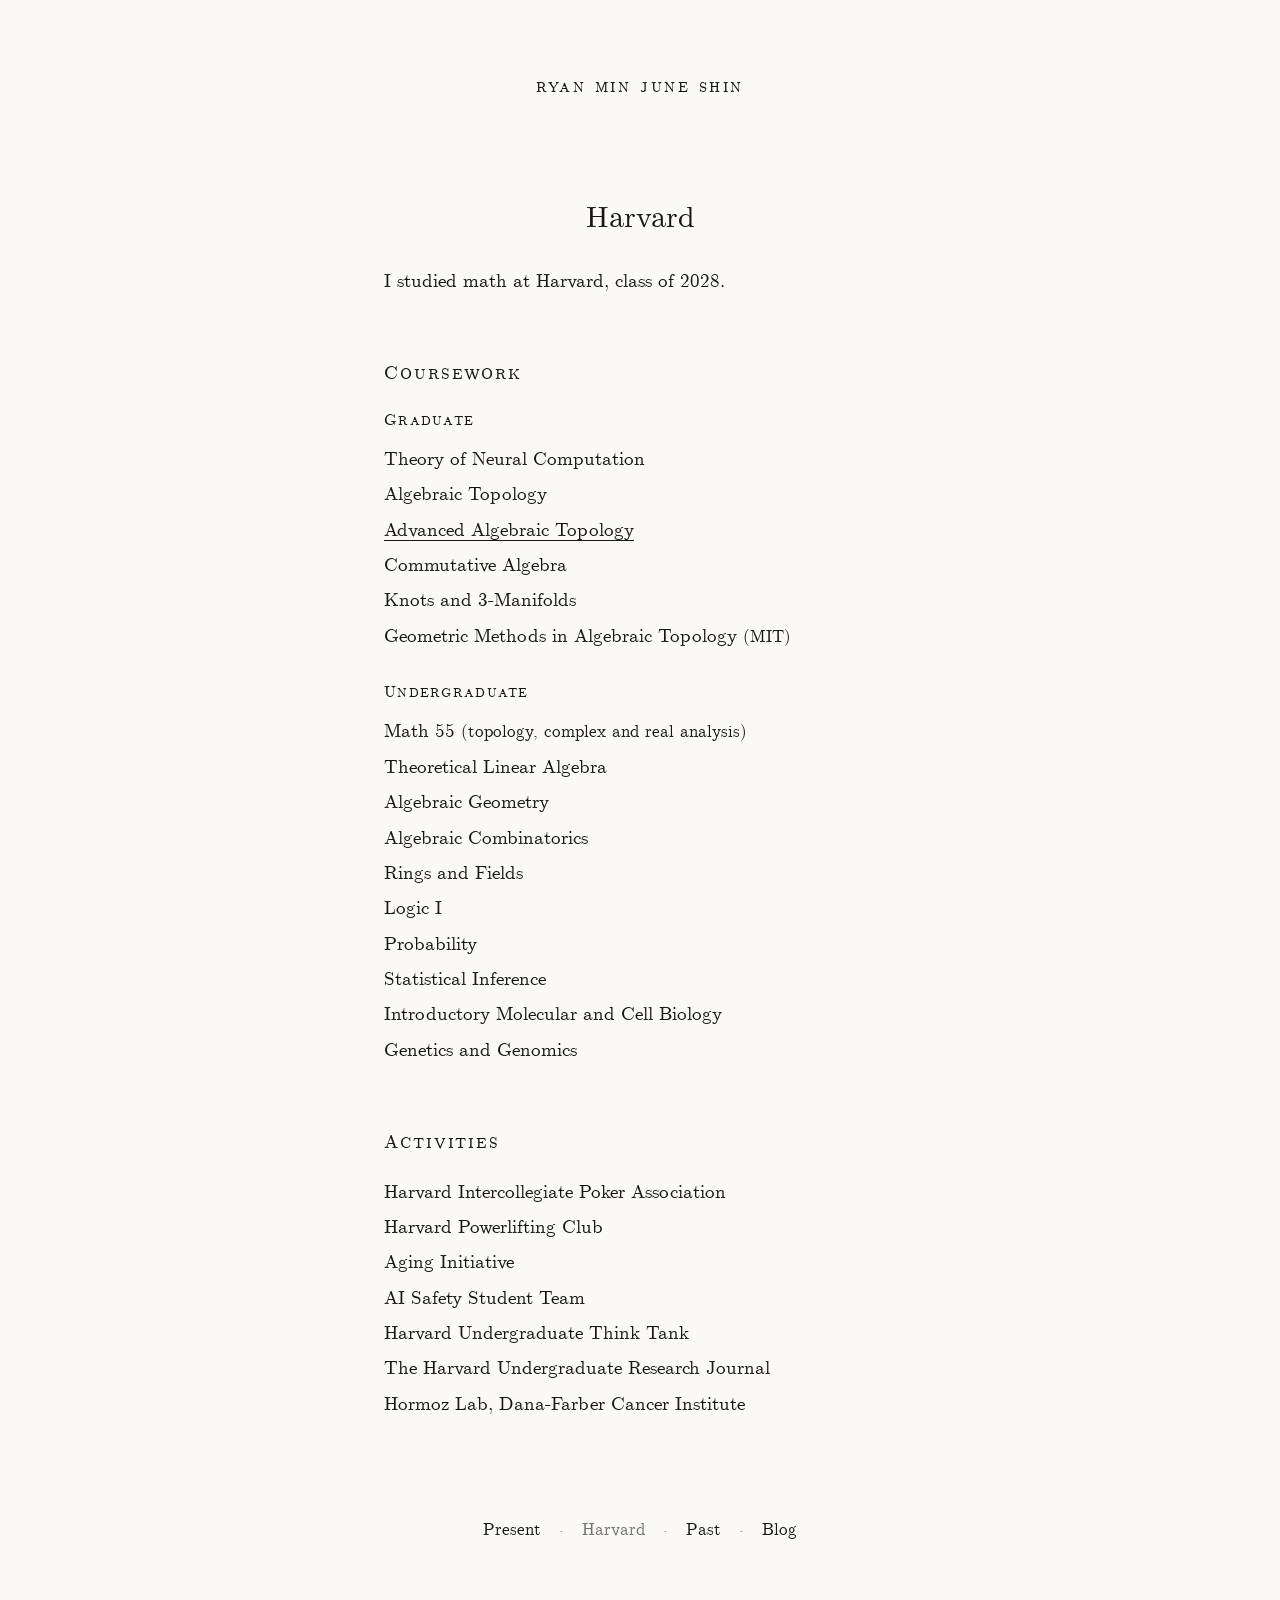
==== harvard/index.html @ 8c64e272 "Personal site: initial publish Co-Authored-By: Claude Opus 5.5 <noreply@anthropic.com>" ====
<!doctype html>
<html lang="en">
<head>
  <meta charset="utf-8">
  <meta name="viewport" content="width=device-width, initial-scale=1">
  <link rel="preload" href="/fonts/cmu-serif-roman.woff2" as="font" type="font/woff2" crossorigin>
  <link rel="preload" href="/fonts/cmu-serif-italic.woff2" as="font" type="font/woff2" crossorigin>
  <link rel="stylesheet" href="/style.css">
  <title>Harvard — Ryan Min June Shin</title>
  <link rel="canonical" href="https://rmjshin.com/harvard/">
  <meta property="og:type" content="website">
  <meta property="og:title" content="Harvard — Ryan Min June Shin">
  <meta property="og:description" content="Ryan Min June Shin. Born and raised in Seoul, studied math at Harvard, now working on Topos in San Francisco.">
  <meta property="og:url" content="https://rmjshin.com/harvard/">
  <meta name="twitter:card" content="summary">
</head>
<body>
  <main class="page">
    <a class="name" href="/">ryan min june shin</a>

    <h1>Harvard</h1>

    <p>I studied math at Harvard, class of 2028.</p>

    <h2>Coursework</h2>

    <h3>Graduate</h3>
    <ul class="entries compact">
      <li>Theory of Neural Computation</li>
      <li>Algebraic Topology</li>
      <li><a class="u" href="/harvard/schubert-calculus.pdf" title="Expository paper: Schubert calculus on the Grassmannian">Advanced Algebraic Topology</a></li>
      <li>Commutative Algebra</li>
      <li>Knots and 3-Manifolds</li>
      <li>Geometric Methods in Algebraic Topology <span class="note">(MIT)</span></li>
    </ul>

    <h3>Undergraduate</h3>
    <ul class="entries compact">
      <li>Math 55 <span class="note">(topology, complex and real analysis)</span></li>
      <li>Theoretical Linear Algebra</li>
      <li>Algebraic Geometry</li>
      <li>Algebraic Combinatorics</li>
      <li>Rings and Fields</li>
      <li>Logic I</li>
      <li>Probability</li>
      <li>Statistical Inference</li>
      <li>Introductory Molecular and Cell Biology</li>
      <li>Genetics and Genomics</li>
    </ul>

    <h2>Activities</h2>
    <ul class="entries compact">
      <li>Harvard Intercollegiate Poker Association</li>
      <li>Harvard Powerlifting Club</li>
      <li>Aging Initiative</li>
      <li>AI Safety Student Team</li>
      <li>Harvard Undergraduate Think Tank</li>
      <li>The Harvard Undergraduate Research Journal</li>
      <li>Hormoz Lab, Dana-Farber Cancer Institute</li>
    </ul>

    <nav aria-label="Sections">
      <a href="/present/">Present</a><span class="sep" aria-hidden="true">·</span>
      <span aria-current="page">Harvard</span><span class="sep" aria-hidden="true">·</span>
      <a href="/past/">Past</a><span class="sep" aria-hidden="true">·</span>
      <a href="/blog/">Blog</a>
    </nav>
  </main>
</body>
</html>
---- style.css ----
/* Typeface: CMU Serif (Computer Modern), SIL OFL — see fonts/OFL.txt */
@font-face {
  font-family: "CMU Serif";
  src: url("/fonts/cmu-serif-roman.woff2") format("woff2");
  font-weight: 400;
  font-style: normal;
  font-display: swap;
}
@font-face {
  font-family: "CMU Serif";
  src: url("/fonts/cmu-serif-italic.woff2") format("woff2");
  font-weight: 400;
  font-style: italic;
  font-display: swap;
}

:root {
  --bg: #faf9f5;
  --fg: #161616;
  color-scheme: light;
}

*, *::before, *::after { box-sizing: border-box; }

html { -webkit-text-size-adjust: 100%; }

body {
  margin: 0;
  min-height: 100vh;
  min-height: 100svh;
  display: flex;
  flex-direction: column;
  background: var(--bg);
  color: var(--fg);
  font-family: "CMU Serif", "Latin Modern Roman", "Times New Roman", serif;
  font-size: 19px;
  line-height: 1.65;
  font-kerning: normal;
  text-rendering: optimizeLegibility;
}

a { color: inherit; text-decoration: none; }
a:hover, a:focus-visible {
  text-decoration: underline;
  text-decoration-thickness: 0.5px;
  text-underline-offset: 4px;
}
a:focus-visible { outline: 1px dotted currentColor; outline-offset: 4px; }

.u {
  text-decoration: underline;
  text-decoration-thickness: 0.5px;
  text-underline-offset: 4px;
}

.name {
  font-variant: small-caps;
  letter-spacing: 0.14em;
  font-size: 18px;
}

.sep { opacity: 0.5; }

/* ---------- Home ---------- */
.home {
  flex-grow: 1;
  display: flex;
  flex-direction: column;
  justify-content: center;
  align-items: center;
  text-align: center;
  width: 100%;
  max-width: 540px;
  margin: 0 auto;
  padding: 96px 24px 72px;
  font-size: 21px;
  line-height: 1.6;
}
.home .epigraph { margin: 0 0 56px; font-size: 16px; line-height: 1.5; }
.home .epigraph p { margin: 0; font-style: italic; }
.home .name { margin: 0; font-size: 30px; font-weight: 400; letter-spacing: 0.12em; line-height: 1.3; }
.home .intro { margin: 28px 0 0; }
.home nav {
  display: flex;
  flex-wrap: wrap;
  justify-content: center;
  align-items: baseline;
  gap: 18px;
  margin-top: 40px;
  font-size: 20px;
}
body > .contact {
  display: flex;
  flex-wrap: wrap;
  justify-content: center;
  gap: 4px 12px;
  padding: 0 24px 40px;
  font-size: 15px;
  text-align: center;
}
body > .contact .sep { margin: 0 12px; }
body > .contact .sep.mid { margin: 0; }

/* ---------- Inner pages ---------- */
.page {
  flex-grow: 1;
  width: 100%;
  max-width: 560px;
  margin: 0 auto;
  padding: 72px 24px 64px;
  display: flex;
  flex-direction: column;
}
.page > .name { align-self: center; }
.page h1 {
  margin: 96px 0 28px;
  font-size: 30px;
  font-weight: 400;
  text-align: center;
  line-height: 1.3;
}
.page p { margin: 0; }
.page p + p { margin-top: 16px; }
.page p.empty { text-align: center; }

/* Section headings: small caps, never bold */
.page h2 {
  margin: 64px 0 20px;
  font-size: 19px;
  font-weight: 400;
  font-variant: small-caps;
  letter-spacing: 0.1em;
  line-height: 1.4;
}
.page h1 + h2 { margin-top: 24px; }
.page h3 {
  margin: 28px 0 10px;
  font-size: 16px;
  font-weight: 400;
  font-variant: small-caps;
  letter-spacing: 0.08em;
}
.page h2 + h3 { margin-top: 0; }
.page h2 + .entries, .page h3 + .entries { margin-top: 0; }
.page p + .entries { margin-top: 20px; }

.entries {
  list-style: none;
  padding: 0;
  margin: 40px 0 0;
  display: flex;
  flex-direction: column;
  gap: 18px;
}
.entries .note { font-size: 17px; }

.compact { gap: 4px; }

.reading { gap: 20px; }
.reading .books > span { display: block; }
.reading cite { font-style: italic; }

.timeline { gap: 14px; }
.timeline li { display: flex; gap: 24px; align-items: baseline; }
.timeline .yr { flex: 0 0 96px; font-size: 17px; }

.page nav {
  display: flex;
  flex-wrap: wrap;
  justify-content: center;
  align-items: baseline;
  gap: 18px;
  margin-top: auto;
  padding-top: 96px;
  font-size: 17px;
}
.page nav [aria-current="page"] { opacity: 0.6; }

@media (max-width: 480px) {
  body > .contact { flex-direction: column; align-items: center; }
  body > .contact .sep.mid { display: none; }
  .page h1 { margin-top: 64px; }
  .timeline li { flex-direction: column; gap: 0; }
  .timeline .yr { flex-basis: auto; }
}

/* ---------- Photography ---------- */
.album { display: flex; flex-direction: column; }
.album h2, .album .empty { text-align: center; }
.album + .album h2 { margin-top: 72px; }

.viewer { margin-top: 4px; }
.track {
  display: flex;
  overflow-x: auto;
  scroll-snap-type: x mandatory;
  scrollbar-width: none;
  outline: none;
}
.track::-webkit-scrollbar { display: none; }
.track:focus-visible { outline: 1px dotted currentColor; outline-offset: 6px; }
.track figure {
  flex: 0 0 100%;
  margin: 0;
  height: 340px;
  display: flex;
  align-items: center;
  justify-content: center;
  scroll-snap-align: center;
}
.track img {
  display: block;
  max-width: 100%;
  max-height: 100%;
  width: auto;
  height: auto;
  object-fit: contain;
}
.viewer.js .track { cursor: pointer; }

.controls {
  display: none;
  justify-content: center;
  align-items: baseline;
  gap: 24px;
  margin-top: 14px;
  font-size: 15px;
  font-variant-numeric: tabular-nums;
}
.viewer.js .controls { display: flex; }
.controls button {
  font: inherit;
  font-size: 17px;
  color: inherit;
  background: none;
  border: 0;
  padding: 4px 8px;
  cursor: pointer;
  opacity: 0.6;
  transition: opacity 0.2s;
}
.controls button:hover, .controls button:focus-visible { opacity: 1; }
.controls button:focus-visible { outline: 1px dotted currentColor; outline-offset: 2px; }
.controls .count { min-width: 4.5em; text-align: center; }

@media (max-width: 480px) {
  .track figure { height: 280px; }
}
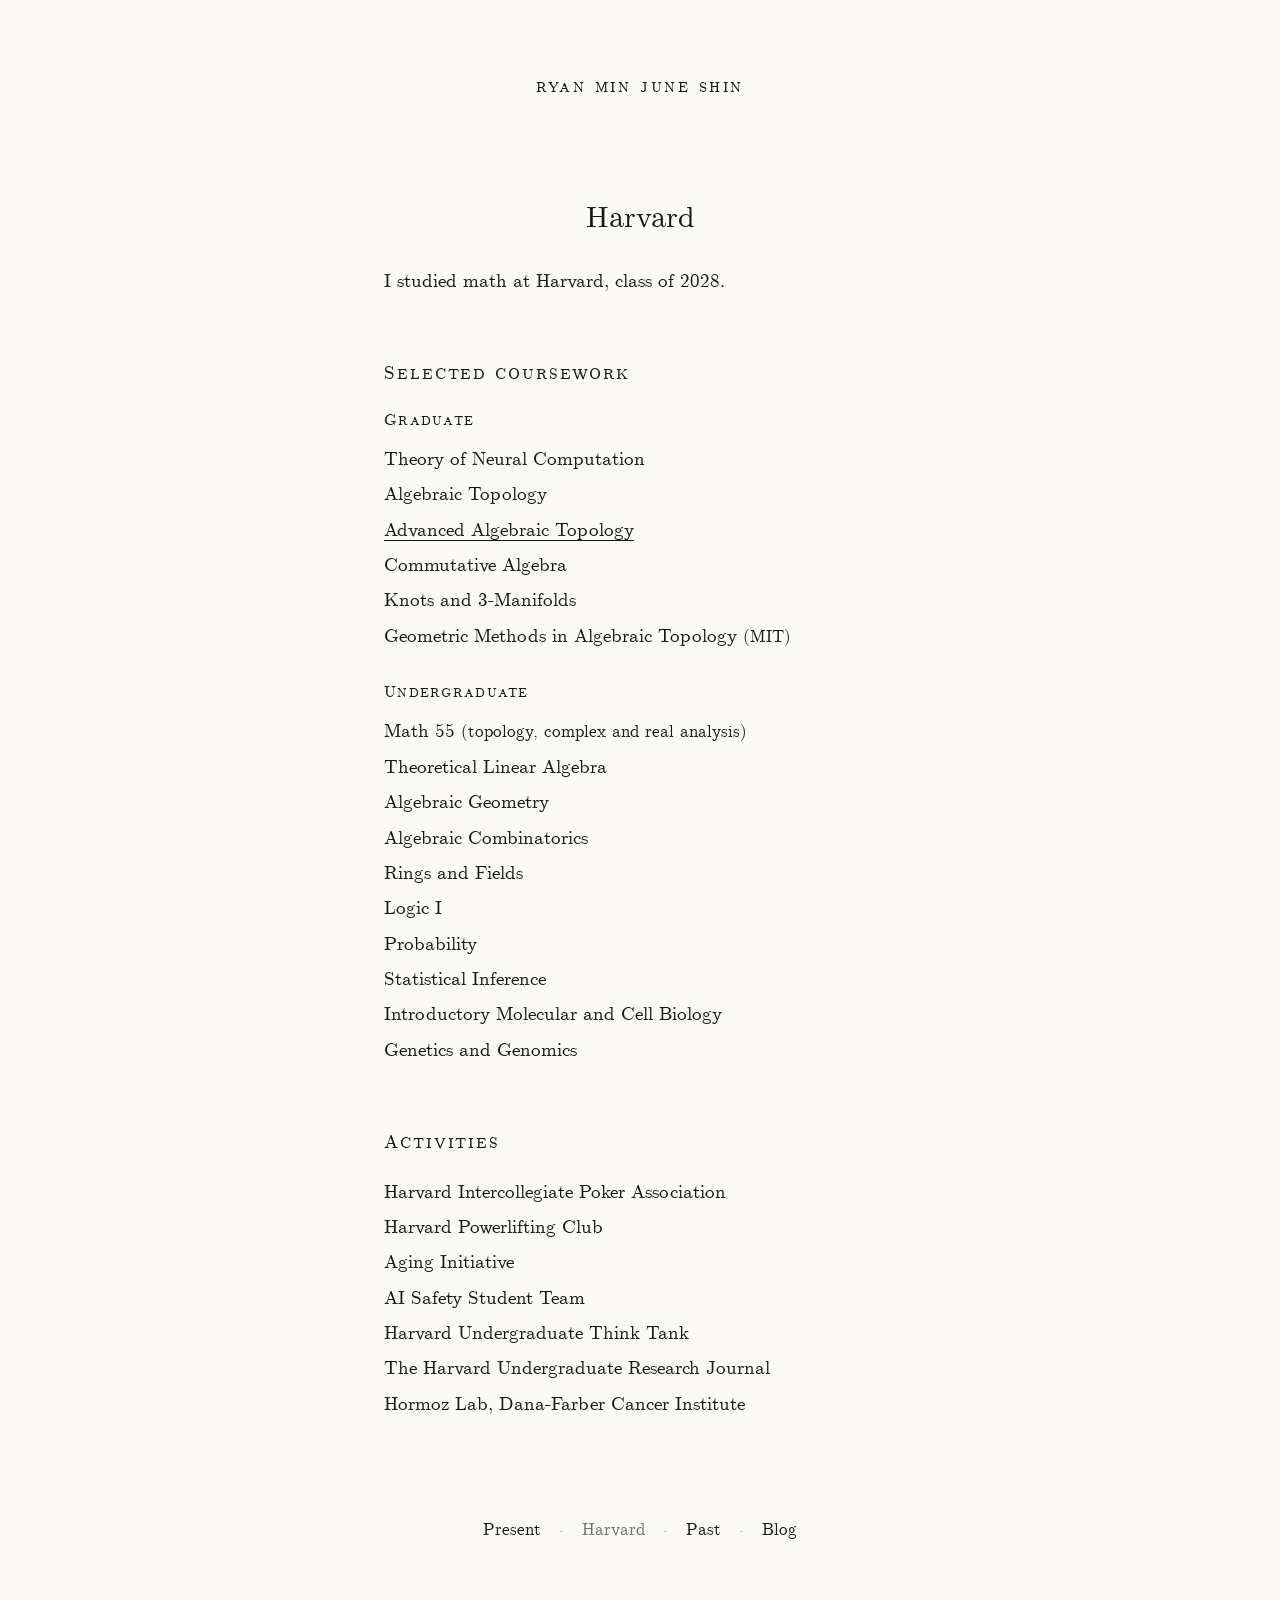
==== commit 4d9515f1: "Harvard: rename Coursework to Selected coursework Co-Authored-By: Claude Opus 5.5 <noreply@anthropic" ====
--- a/harvard/index.html
+++ b/harvard/index.html
@@ -22,7 +22,7 @@
 
     <p>I studied math at Harvard, class of 2028.</p>
 
-    <h2>Coursework</h2>
+    <h2>Selected coursework</h2>
 
     <h3>Graduate</h3>
     <ul class="entries compact">
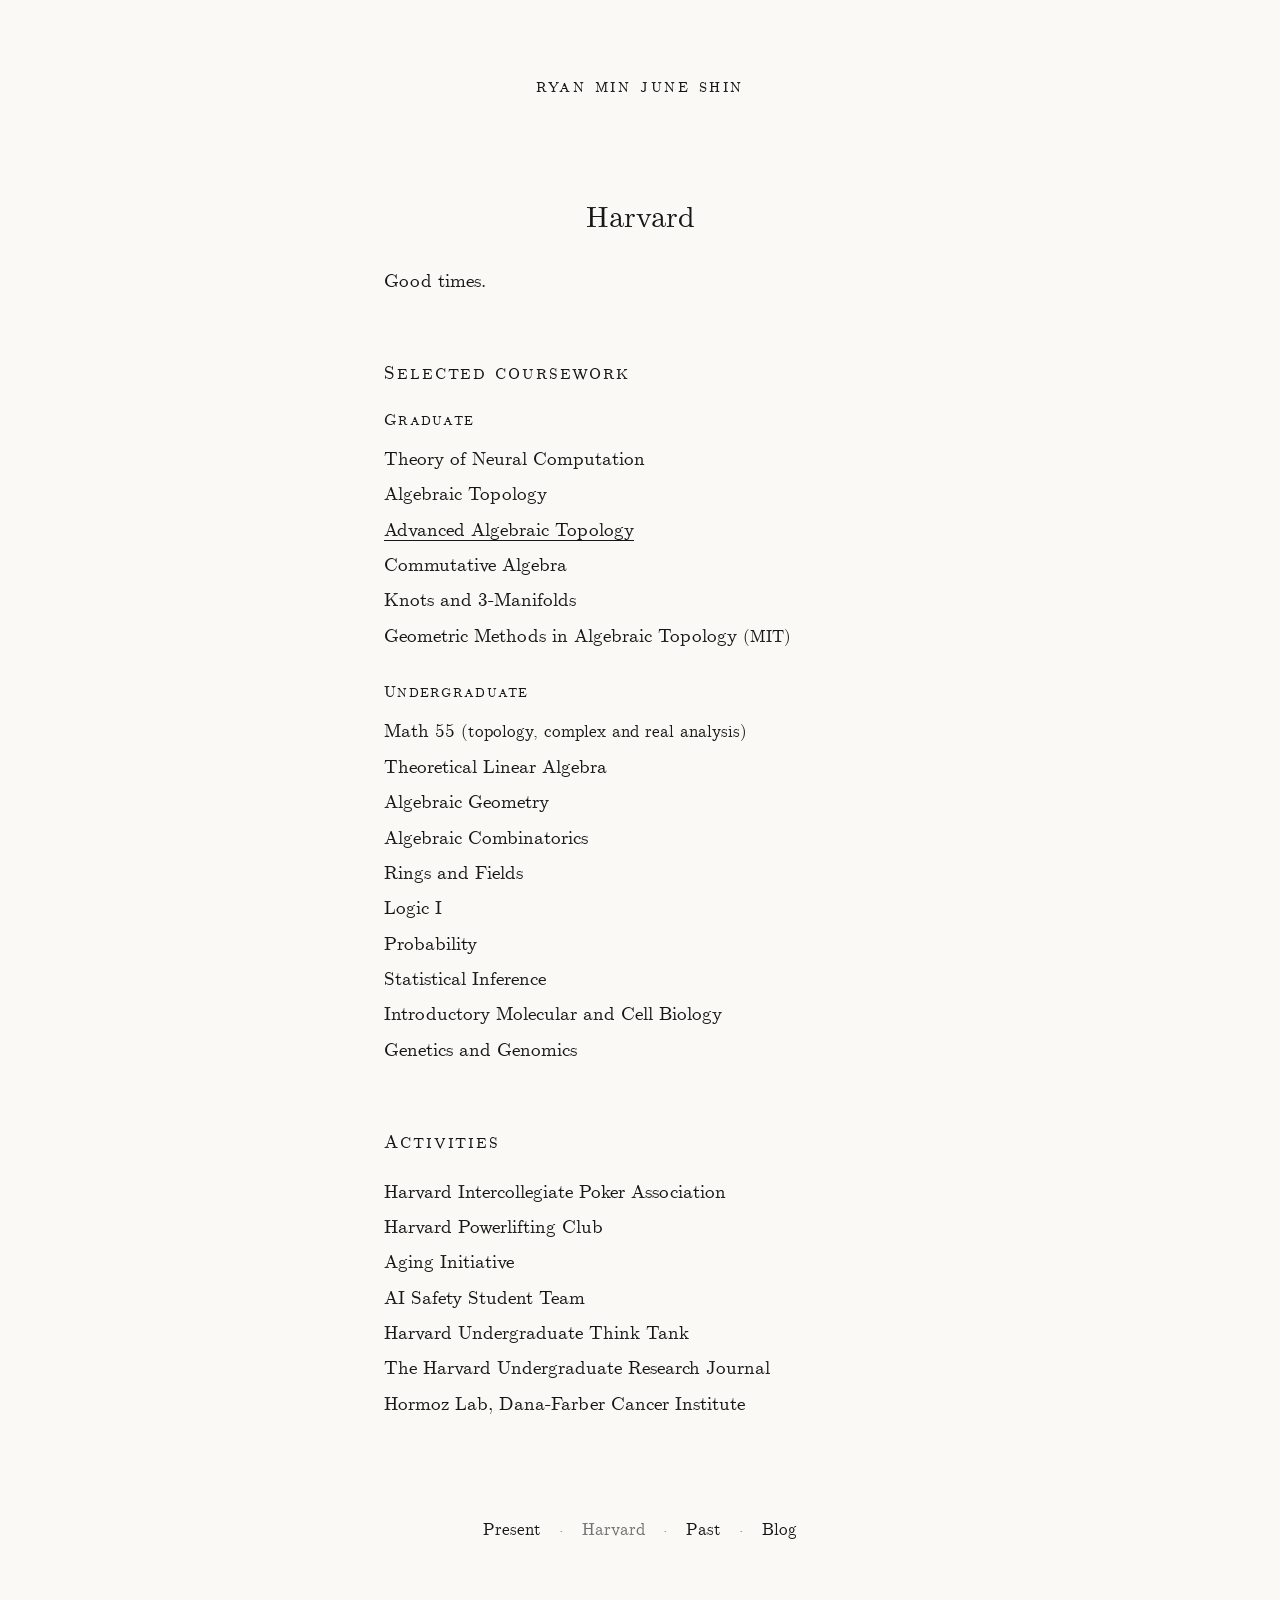
==== commit 3b388dc0: "Harvard: replace intro line with "Good times." Co-Authored-By: Claude Opus 5.5 <noreply@anthropic.co" ====
--- a/harvard/index.html
+++ b/harvard/index.html
@@ -20,7 +20,7 @@
 
     <h1>Harvard</h1>
 
-    <p>I studied math at Harvard, class of 2028.</p>
+    <p>Good times.</p>
 
     <h2>Selected coursework</h2>
 
